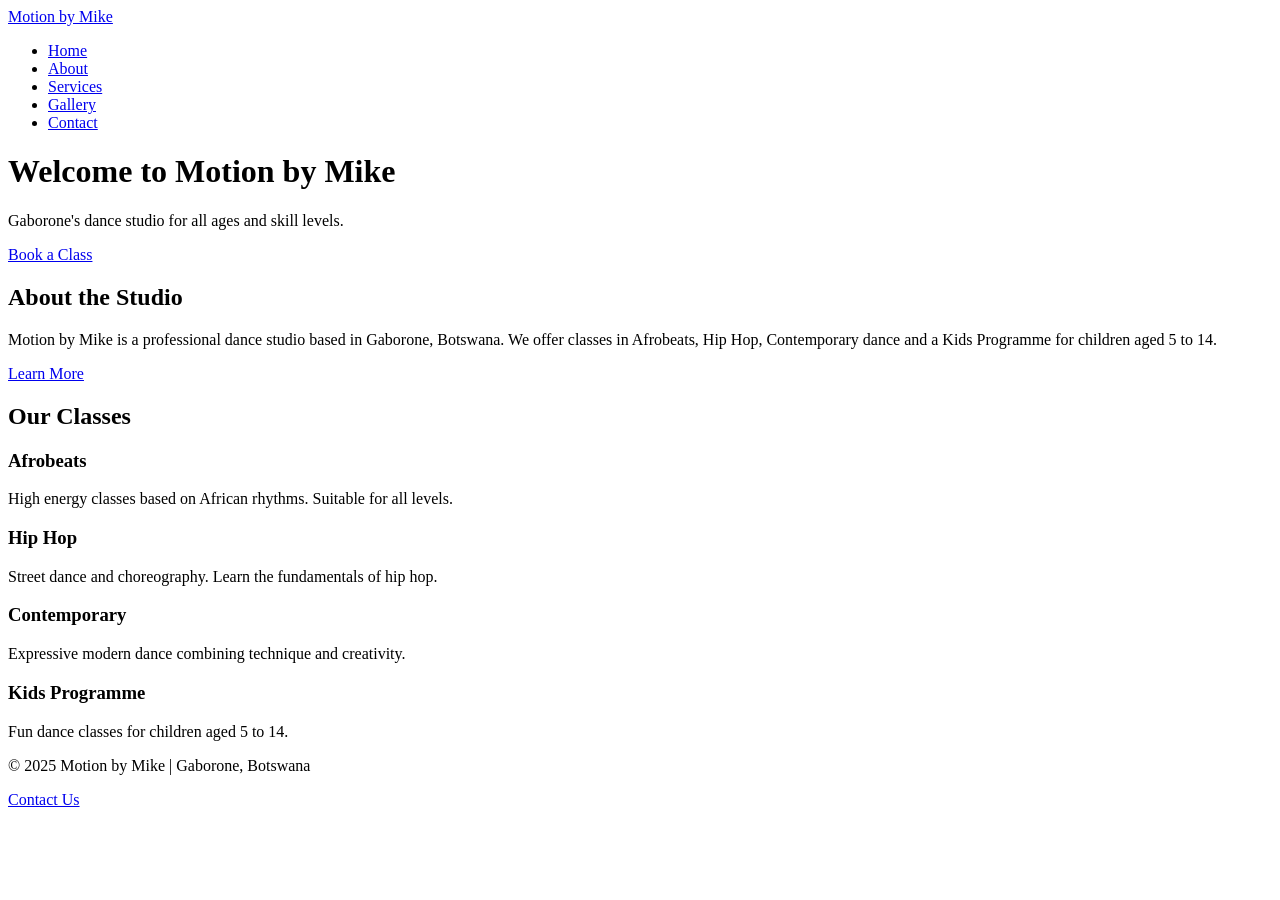
==== index.html @ 1525f89c "first commit" ====
<!DOCTYPE html>
<html lang="en">
<head>
    <meta charset="UTF-8">
    <meta name="viewport" content="width=device-width, initial-scale=1.0">
    <title>Motion by Mike - Home</title>
    <link rel="stylesheet" href="css/style.css">
</head>
<body>

    <nav>
        <a href="index.html" class="logo">Motion by Mike</a>
        <ul>
            <li><a href="index.html" class="active">Home</a></li>
            <li><a href="about.html">About</a></li>
            <li><a href="services.html">Services</a></li>
            <li><a href="gallery.html">Gallery</a></li>
            <li><a href="contact.html">Contact</a></li>
        </ul>
    </nav>

    <div class="hero">
        <h1>Welcome to Motion by Mike</h1>
        <p>Gaborone's dance studio for all ages and skill levels.</p>
        <a href="contact.html" class="btn">Book a Class</a>
    </div>

    <div class="section">
        <h2>About the Studio</h2>
        <p>Motion by Mike is a professional dance studio based in Gaborone, Botswana. We offer classes in Afrobeats, Hip Hop, Contemporary dance and a Kids Programme for children aged 5 to 14.</p>
        <a href="about.html" class="btn">Learn More</a>
    </div>

    <div class="section grey">
        <h2>Our Classes</h2>
        <div class="cards">
            <div class="card">
                <h3>Afrobeats</h3>
                <p>High energy classes based on African rhythms. Suitable for all levels.</p>
            </div>
            <div class="card">
                <h3>Hip Hop</h3>
                <p>Street dance and choreography. Learn the fundamentals of hip hop.</p>
            </div>
            <div class="card">
                <h3>Contemporary</h3>
                <p>Expressive modern dance combining technique and creativity.</p>
            </div>
            <div class="card">
                <h3>Kids Programme</h3>
                <p>Fun dance classes for children aged 5 to 14.</p>
            </div>
        </div>
    </div>

    <footer>
        <p>&copy; 2025 Motion by Mike | Gaborone, Botswana</p>
        <p><a href="contact.html">Contact Us</a></p>
    </footer>

    <script src="js/main.js"></script>
</body>
</html>
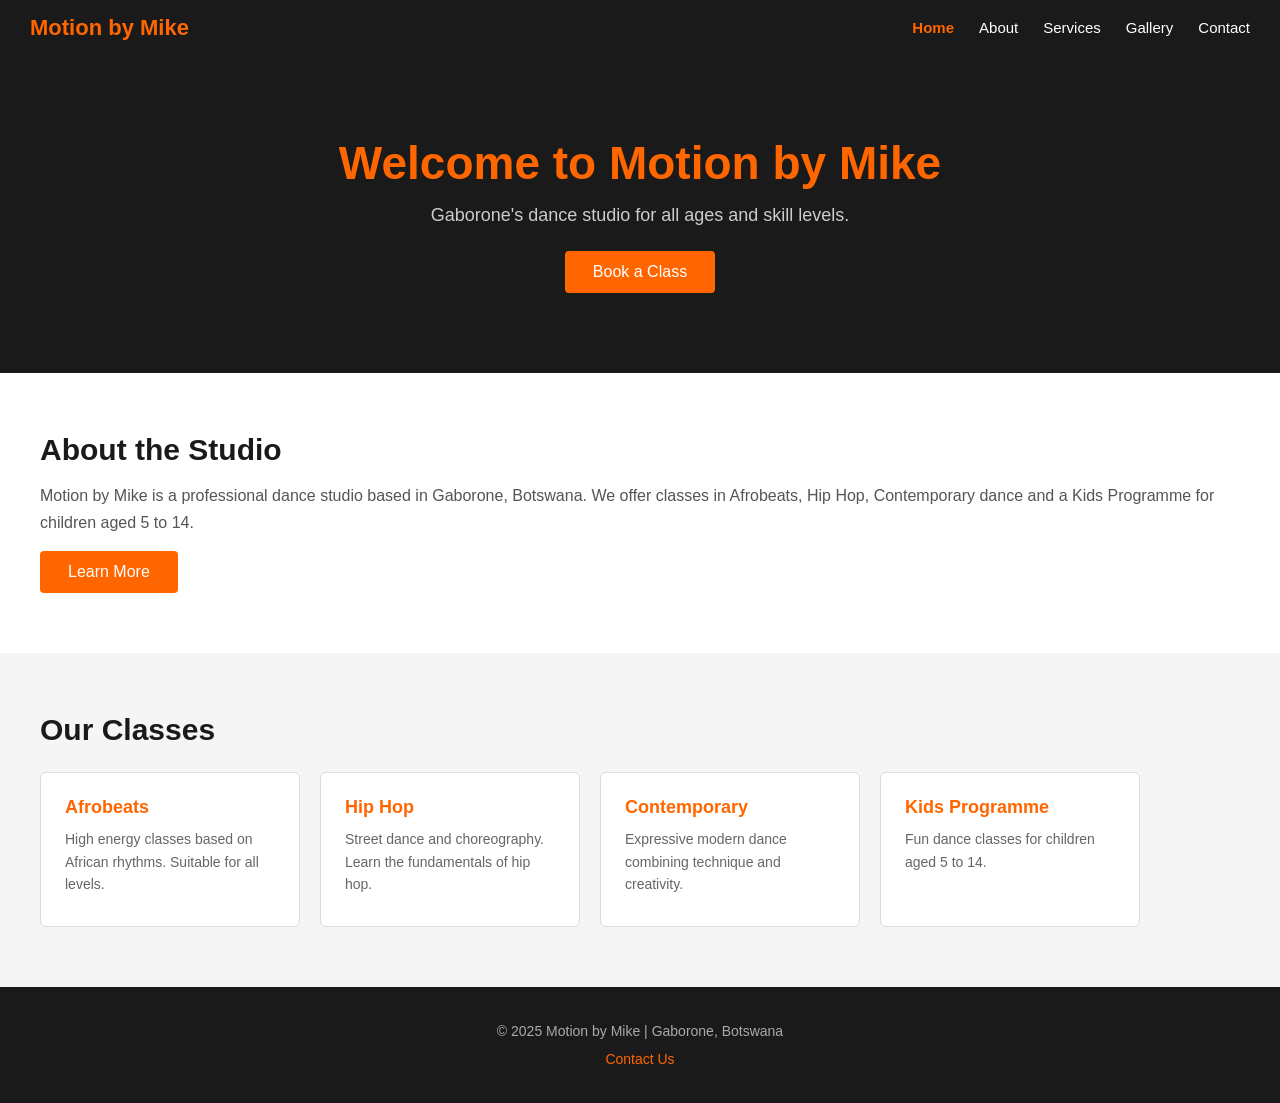
==== commit 1f5f442e: "fix css path all pages" ====
--- a/index.html
+++ b/index.html
@@ -1,10 +1,8 @@
-<!DOCTYPE html>
-<html lang="en">
 <head>
     <meta charset="UTF-8">
     <meta name="viewport" content="width=device-width, initial-scale=1.0">
-    <title>Motion by Mike - Home</title>
-    <link rel="stylesheet" href="css/style.css">
+    <title>Services - Motion by Mike</title>
+    <link rel="stylesheet" href="https://cse25-413-mbanga.github.io/cse25-413/css/style.css">
 </head>
 <body>
 
@@ -58,6 +56,6 @@
         <p><a href="contact.html">Contact Us</a></p>
     </footer>
 
-    <script src="js/main.js"></script>
+    <script src=".js/main.js"></script>
 </body>
 </html>
